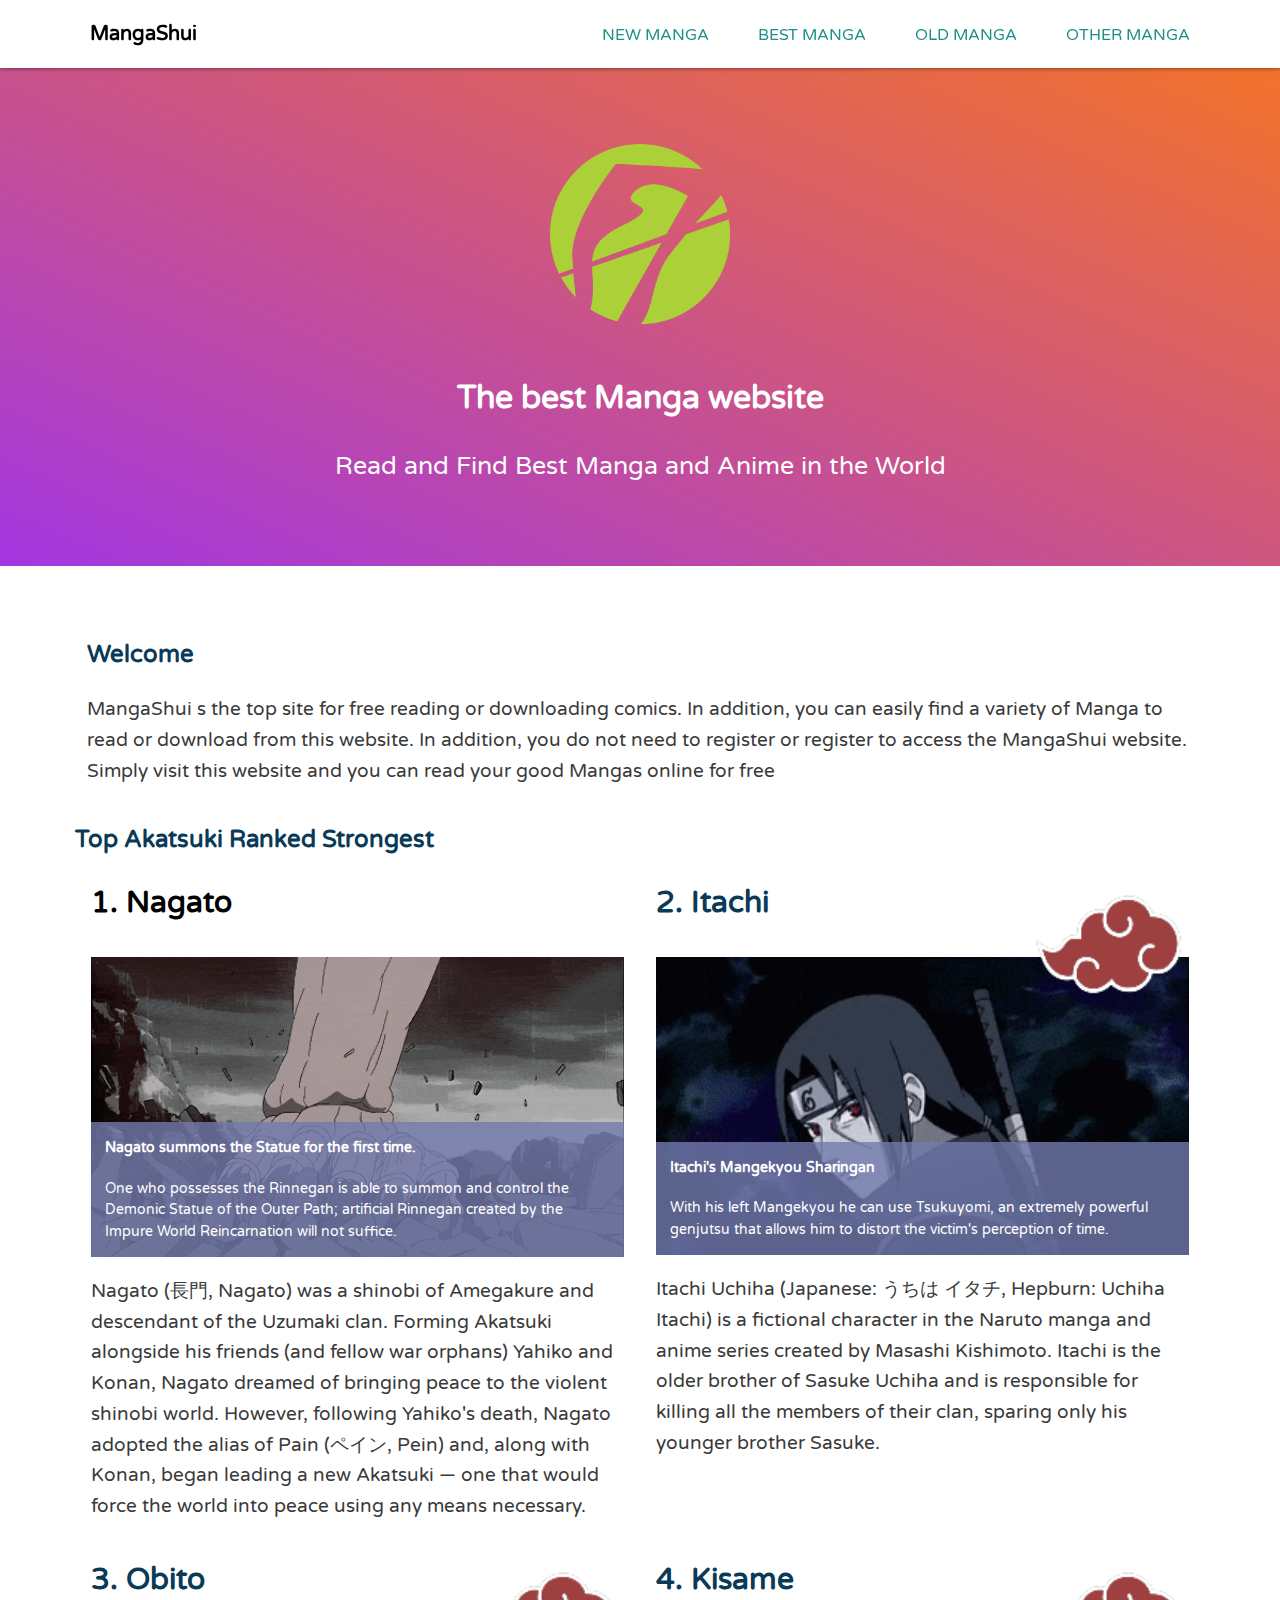
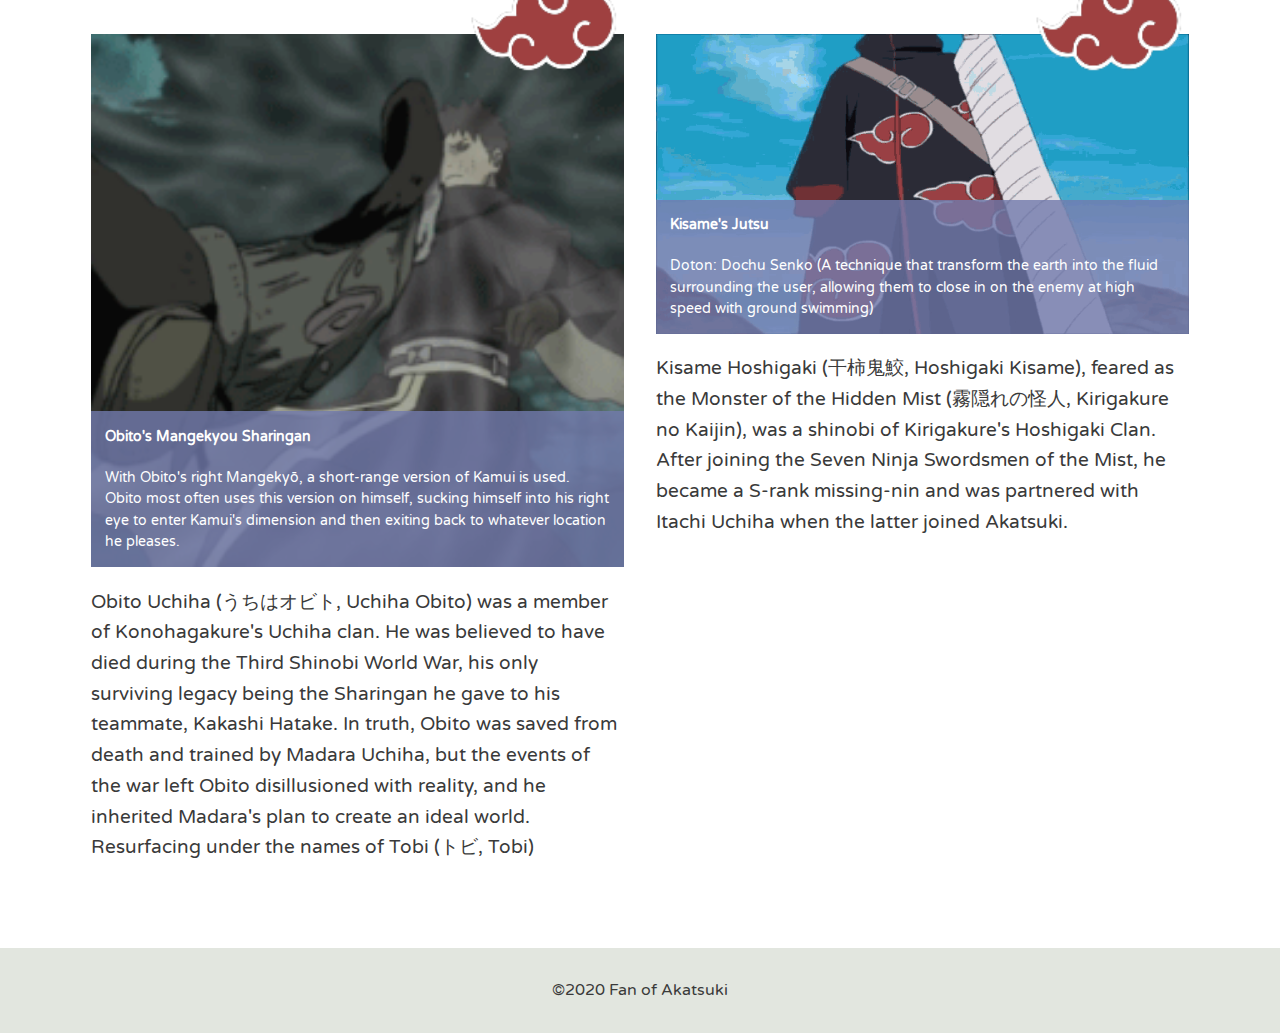
==== index.html @ 8c6c8fba "initial commit" ====
<!DOCTYPE html>
<html>
    <head>
        <meta name="viewport" content="width=device-width, initial-scale=1">
        <link rel = "stylesheet" href ="CSS/normalize.css">
        <link rel= "stylesheet" href= "CSS/sytle.css">
        <link href="https://fonts.googleapis.com/css?family=Varela+Round" rel="stylesheet">
         
    </head>
    <body>
        <header class = "header-top ">
            <div class="container clearfix">
                <h1 class ="logo-name"><a href = "#" class = "name-logo" title = "Mangashui">MangaShui</a></h1>
                <ul class = "main-nav"> 
                    <li><a href ="#" title = "new-manga">New Manga</a></li>
                    <li><a href ="#" title = "best-manga">Best Manga</a></li>
                    <li><a href ="#" title = "old-manga">Old Manga</a></li>
                    <li><a href ="#" title = "other-manga">Other Manga</a></li>

                </ul>
            </div>
        </header>
        <div class = "brandlogo clearfix">
            <img class ="logo" src="img&gilf/logo2.png" alt="logo2" >

            <h1  class = "logo-express">
                The best Manga website
            </h1>
            <span class = "tag-line"> 
                Read and Find Best Manga and Anime in the World
            </span>

        </div>
        <div class = "container clearfix">
            <div class = "introduction">
                <h2>
                    Welcome
                </h2>
                <p> MangaShui s the top site for free reading or downloading comics. In addition, you can easily find a variety of Manga to read or download from this website. In addition, you do not need to register or register to access the MangaShui website. Simply visit this website and you can read your good Mangas online for free</p>
            </div>
            <h2 class="pri">
                Top Akatsuki Ranked Strongest 
            </h2>
            <div class="flexss"> 
            <div class = "primary lod">
                <!-- <h2 class="pri">
                    Top Akatsuki Ranked Weakest to Strongest
                </h2> -->
                <h3><a href="charReview.html">1. Nagato</a></h3>
                <figure>
                    
                    <img class = "nagato-img" src="img&gilf/gedo mazo.gif" alt = "Uzumaki-nagato">
                    <figcaption>
                        <h4>Nagato summons the Statue for the first time. </h4>
                        One who possesses the Rinnegan is able to summon and control the Demonic Statue of the Outer Path; artificial Rinnegan created by the Impure World Reincarnation will not suffice.
                    </figcaption> 
                </figure>
                <p>
                    Nagato (長門, Nagato) was a shinobi of Amegakure and descendant of the Uzumaki clan. Forming Akatsuki alongside his friends (and fellow war orphans) Yahiko and Konan, Nagato dreamed of bringing peace to the violent shinobi world. However, following Yahiko's death, Nagato adopted the alias of Pain (ペイン, Pein) and, along with Konan, began leading a new Akatsuki — one that would force the world into peace using any means necessary.
                </p>
            </div>
         
            <div class = "third lod">
                <!-- <h2 class="pri">
                    Top Akatsuki Ranked Weakest to Strongest
                </h2> -->
                <h3>2. Itachi</h3>
                <figure>
                    
                    <img class = "icon-akatsukis" src="img&gilf/akatsuki-icon.png" alt = "icon-akatsukis">
                    <img class = "nagato-img" src="img&gilf/itachisharingan.gif" alt = "itachi-sharingan">
                    <figcaption>
                        <h4>Itachi's Mangekyou Sharingan </h4>
                        With his left Mangekyou he can use Tsukuyomi, an extremely powerful genjutsu that allows him to distort the victim's perception of time.
 
                    </figcaption> 
                </figure>
                <p>
                    Itachi Uchiha (Japanese: うちは イタチ, Hepburn: Uchiha Itachi) is a fictional character in the Naruto manga and anime series created by Masashi Kishimoto. Itachi is the older brother of Sasuke Uchiha and is responsible for killing all the members of their clan, sparing only his younger brother Sasuke.                </p>
            </div>

            <div class = "fourth lod">
                <!-- <h2 class="pri">
                    Top Akatsuki Ranked Weakest to Strongest
                </h2> -->
                <h3>3. Obito
                </h3>
                <figure>
                    
                    <img class = "icon-akatsukis" src="img&gilf/akatsuki-icon.png" alt = "icon-akatsukis">
                    <img class = "nagato-img" src="img&gilf/obitogilf.gif" alt = "itachi-sharingan">
                    <figcaption>
                        <h4>Obito's Mangekyou Sharingan </h4>
                        With Obito's right Mangekyō, a short-range version of Kamui is used. Obito most often uses this version on himself, sucking himself into his right eye to enter Kamui's dimension and then exiting back to whatever location he pleases.
 
                    </figcaption> 
                </figure>
                <p>
                    Obito Uchiha (うちはオビト, Uchiha Obito) was a member of Konohagakure's Uchiha clan. He was believed to have died during the Third Shinobi World War, his only surviving legacy being the Sharingan he gave to his teammate, Kakashi Hatake. In truth, Obito was saved from death and trained by Madara Uchiha, but the events of the war left Obito disillusioned with reality, and he inherited Madara's plan to create an ideal world. Resurfacing under the names of Tobi (トビ, Tobi)                </p>
            </div>

            <div class = "fourth lod">
                <!-- <h2 class="pri">
                    Top Akatsuki Ranked Weakest to Strongest
                </h2> -->
                <h3>4. Kisame
                </h3>
                <figure>
                    
                    <img class = "icon-akatsukis" src="img&gilf/akatsuki-icon.png" alt = "icon-akatsukis">
                    <img class = "kisame-img" src="img&gilf/kisamegif.gif" alt = "itachi-sharingan">
                    <figcaption>
                        <h4>Kisame's Jutsu </h4>
                        Doton: Dochu Senko (A technique that transform the earth into the fluid surrounding the user, allowing them to close in on the enemy at high speed with ground swimming)
 
                    </figcaption> 
                </figure>
                <p>
                    Kisame Hoshigaki (干柿鬼鮫, Hoshigaki Kisame), feared as the Monster of the Hidden Mist (霧隠れの怪人, Kirigakure no Kaijin), was a shinobi of Kirigakure's Hoshigaki Clan. After joining the Seven Ninja Swordsmen of the Mist, he became a S-rank missing-nin and was partnered with Itachi Uchiha when the latter joined Akatsuki.            </div>
          
        </div>
    </div>

        <footer class = "main-footer">
            <span> &copy;2020 Fan of Akatsuki </span>
        </footer>
    </body>
</html>
---- CSS/sytle.css ----
* {
    box-sizing: border-box;
}
body {
    font-family: 'Varela Round', sans-serif;
	line-height: 1.6;
    color: #3a3a3a;
}
 
p {
	font-size: 1.2em;
	margin-bottom: 1.8em;
}
.introduction {
    padding: 0 12px;
}
h2,
h3,
a {
	color: #093a58;
}
h3 {
    font-size: 30px;
}
h2,
h3,
h4 {
	margin-top: 0;
}
.header-top {
    padding-top: .5em;
    padding-bottom: .5em;
    
}  
 .logo-name, .main-footer{
     text-align: center;
 }
.logo-name {
    font-size: 1.25em;
    margin: 0;
}
ol, ul {
    margin: 0px;
    padding: 0px;
    list-style: none;
}
.main-nav {
    margin-top: 5px;
}
 
.logo-name a, .main-nav a {
    display: block;
    text-align: center;
    padding: 10px 15px;
}

.main-nav a {
    font-size: 1em;
    color: rgb(29, 144, 135);
    text-transform: uppercase;
}

.main-footer {
    margin-top: 50px;
    background: #2412;
    padding: 30px 0;
}

 
 
 
li {
    list-style: none;
}
a {
    text-decoration: none;
    background-color: transparent;
    color: black;
}
 
.name-logo a:visited {
    color: #3a3a3a;
}
.logo {
    width: 180px;
    transition: transform .3s;
 
}
 
.logo:hover{
    transform: scale(1.1);
     
}
 
.tag-line{
    font-size: 25px;
}
.logo-express {
    margin-top: 4px;
}
.brandlogo {
    color: white;
    background: linear-gradient(to top right, rgb(163,54,226) , rgb(248, 118, 31));
    /* background-color: rgb(163, 54, 226); */
    text-align: center;
    padding: 9em 0 5em 0;
    margin-bottom: 70px;
    margin-top: 0;
    width: 100%;
}
 
.main-nav a  {
    transition: box-shadow .3s;
     
}
.main-nav a:hover  {
    
    box-shadow: 0 0 11px rgba(33,33,33,.2); 
}
.lod {
    padding-left: 1em;
    padding-right: 1em;
}

 figure {
    position: relative;
    margin: 0;
    line-height: 0;
}
 img {
        width: 100%;
}
.icon-akatsukis{
    width: 149px;
    position: absolute;
    top: -63px;
    left: 379px;
}
 figcaption {
    font-size: .9em;
    line-height: 1.5;
    color: #fff;
    padding: 1em;
    background: rgba(114, 122, 172, 0.8);
    position: absolute;
    bottom: 0;
    width: 100%;
}


@media (min-width: 1025px) {
	
	.container {
		width: 80%;
        max-width: 1150px;
        
    }
}
 @media (max-width: 769px) {
    .brandlogo  {
      padding: 29px;   
    }
 }
@media (min-width: 769px) {
    .header-top {
    position: fixed;
    background: #fff;
    box-shadow: 0 1px 4px rgba(0,0,0,.4);
    width: 100%;
    top: 0;
    z-index: 1000
    } 
    .container {
        width: 100%;
        margin: 0px auto;
       
        padding: 0 10px;
    }
    .logo-name {
        float: left;
       
    }
    .main-nav  {
        float: right;
       
    }
    .main-nav li {
    display: inline-block;
    margin-left: 15px;
    }
 
     /* .lod {
         float: left;
     }
    .primary, .secondary, .third,.fourth,.fifth {
    width: 50%;
    }    */
    .primary, .secondary, .third,.fourth,.fifth {
        width: 50%;
    }  
   .flexss {
    display: flex;
    flex-wrap: wrap;
    }
}

.clearfix::after {
    content: " ";
    display: table;
    clear: both;
}
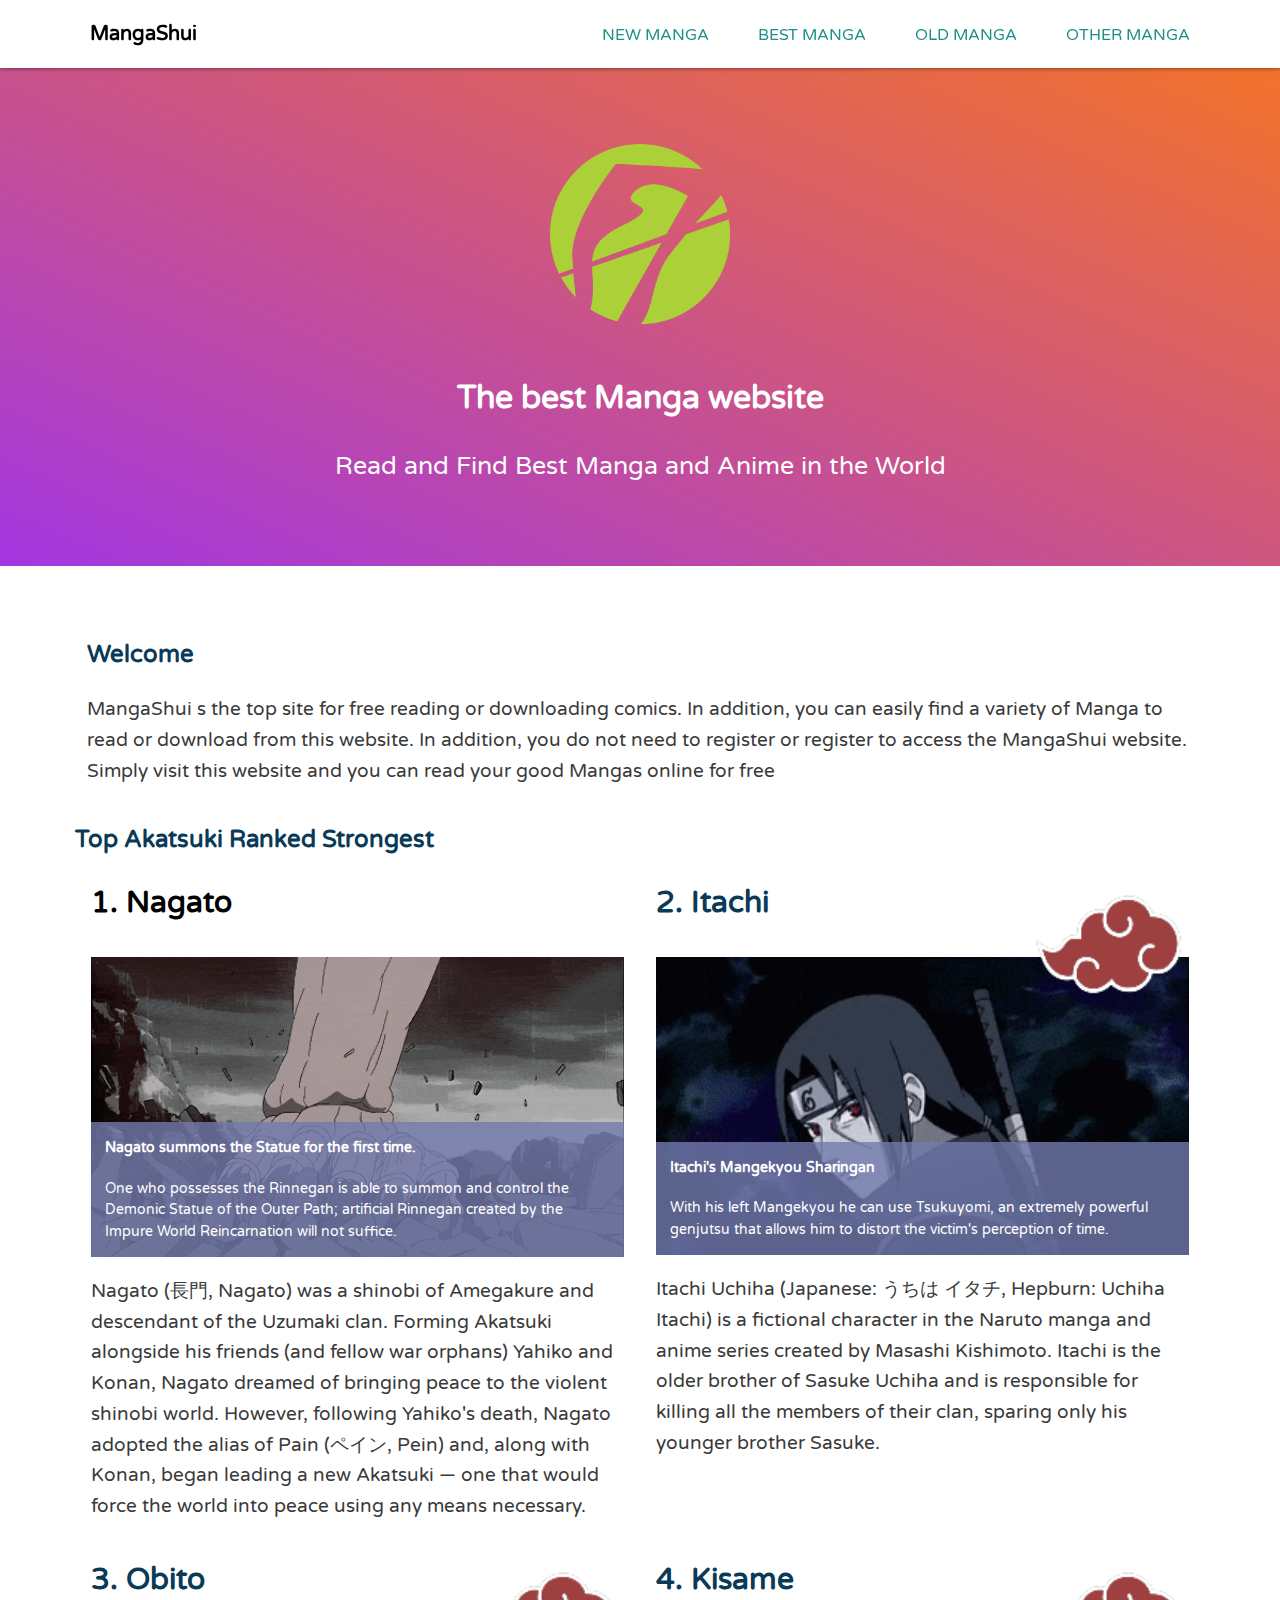
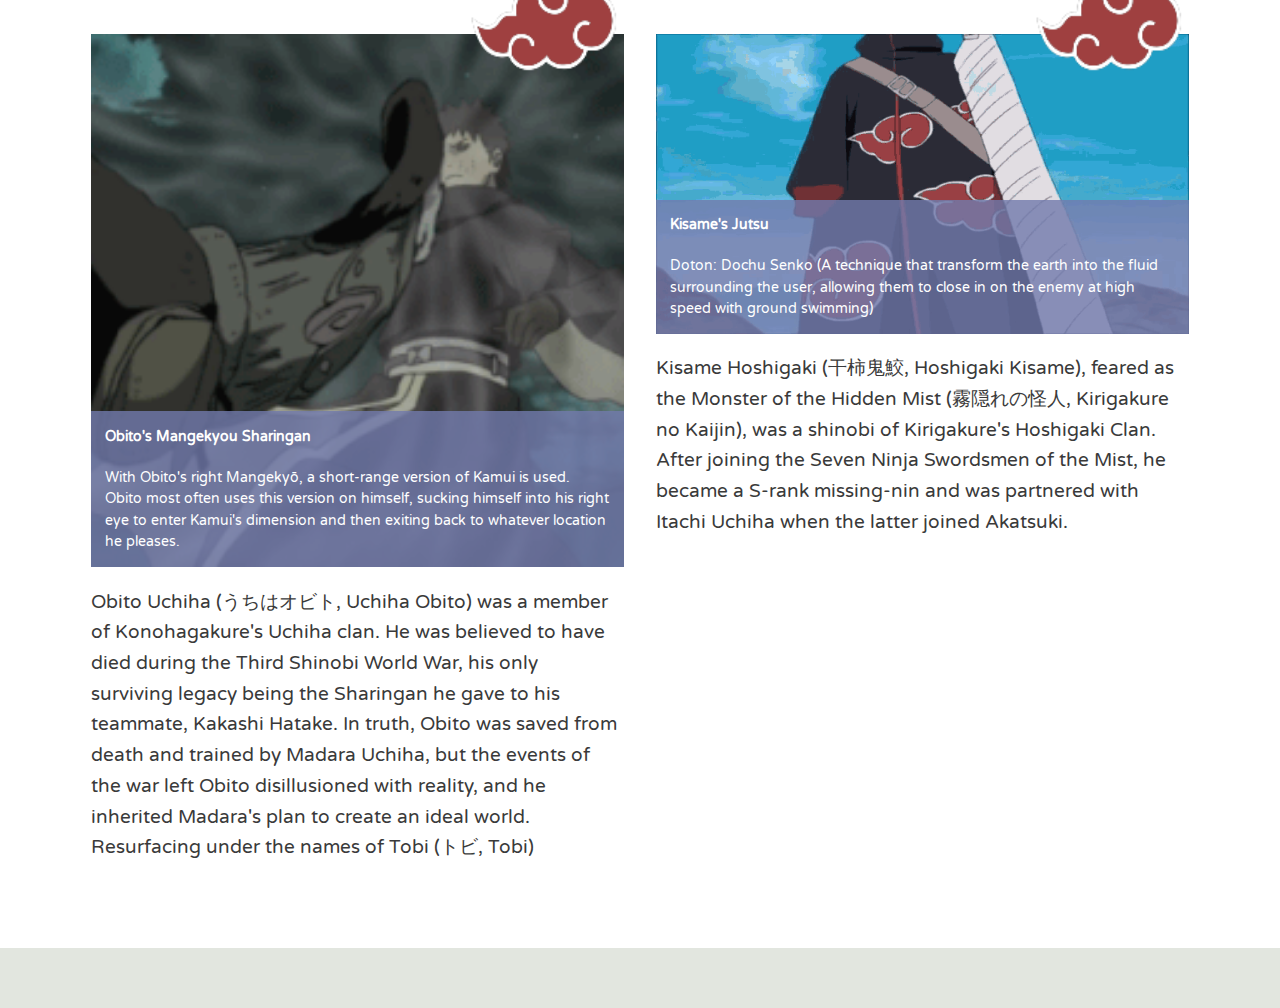
==== commit 595572e5: "Update index.html" ====
--- a/index.html
+++ b/index.html
@@ -122,7 +122,7 @@
     </div>
 
         <footer class = "main-footer">
-            <span> &copy;2020 Fan of Akatsuki </span>
+<!--             <span> &copy;2020 Fan of Akatsuki </span> -->
         </footer>
     </body>
-</html>+</html>
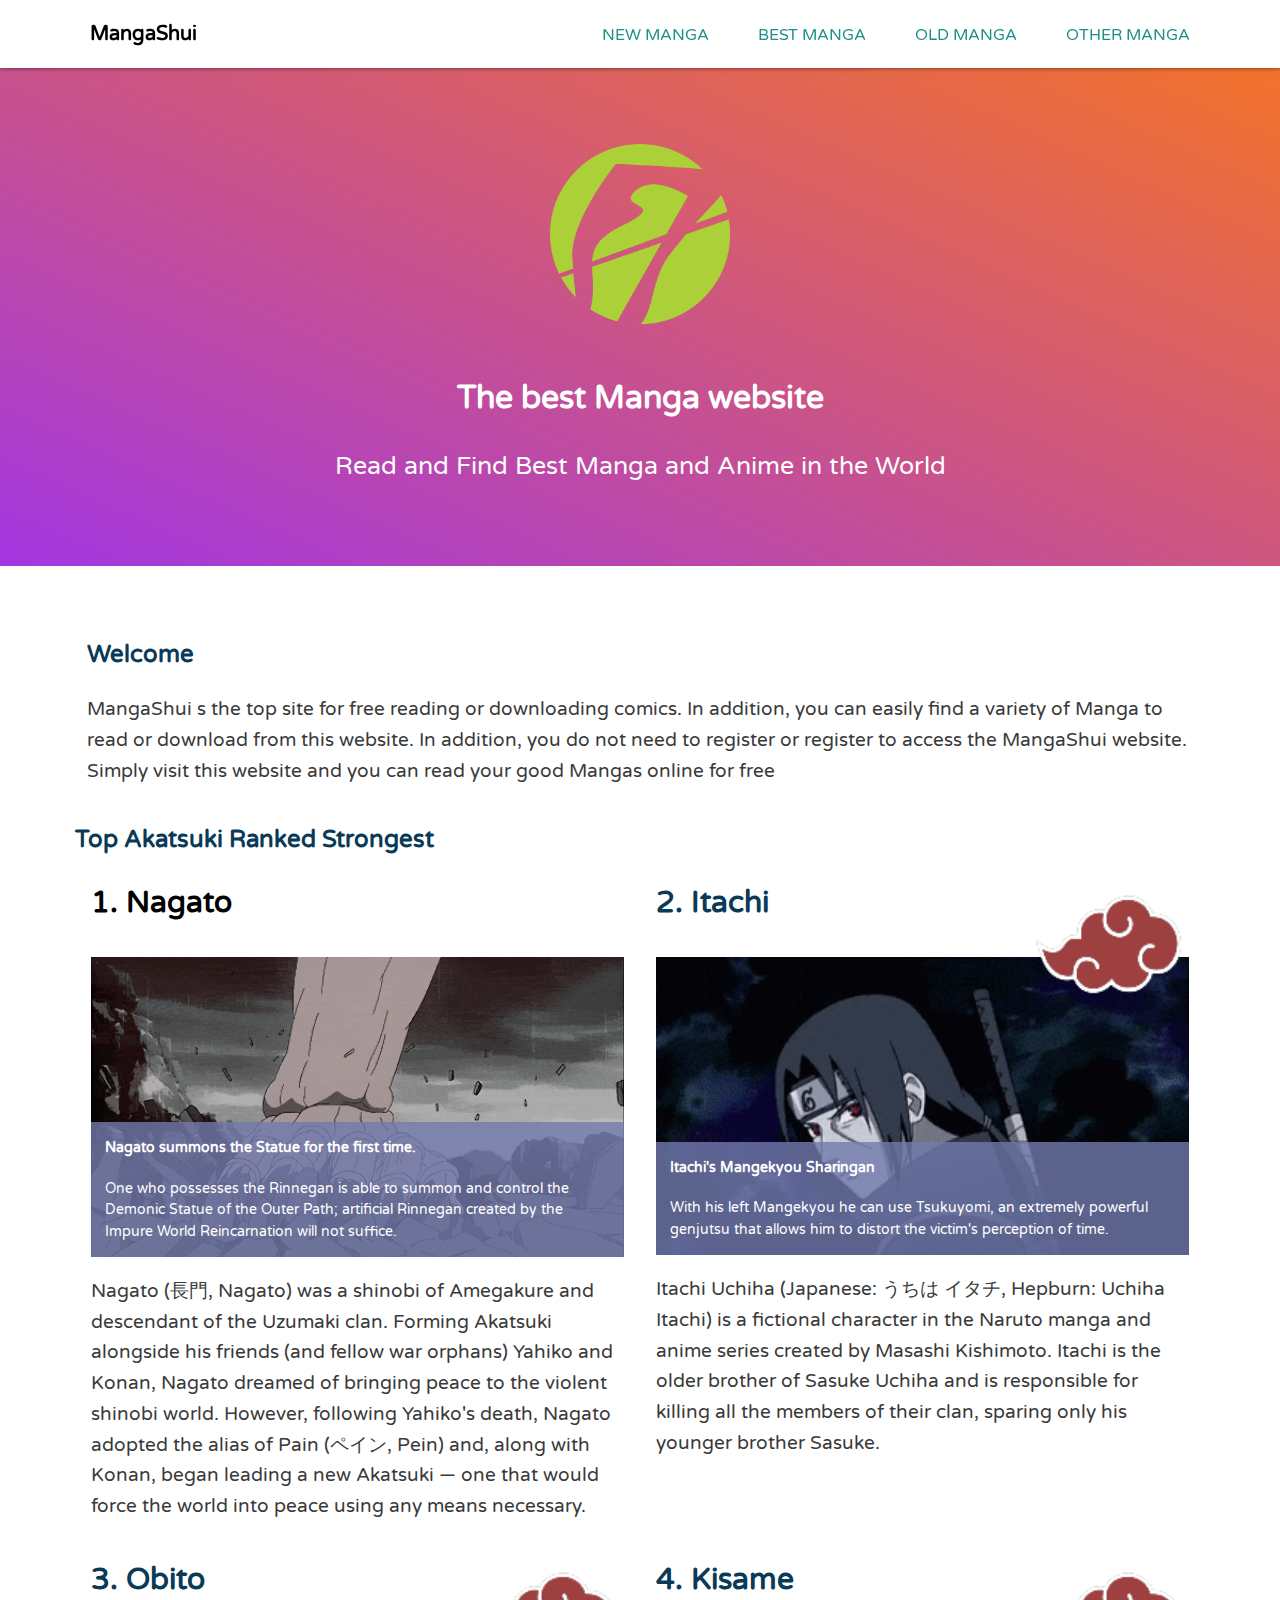
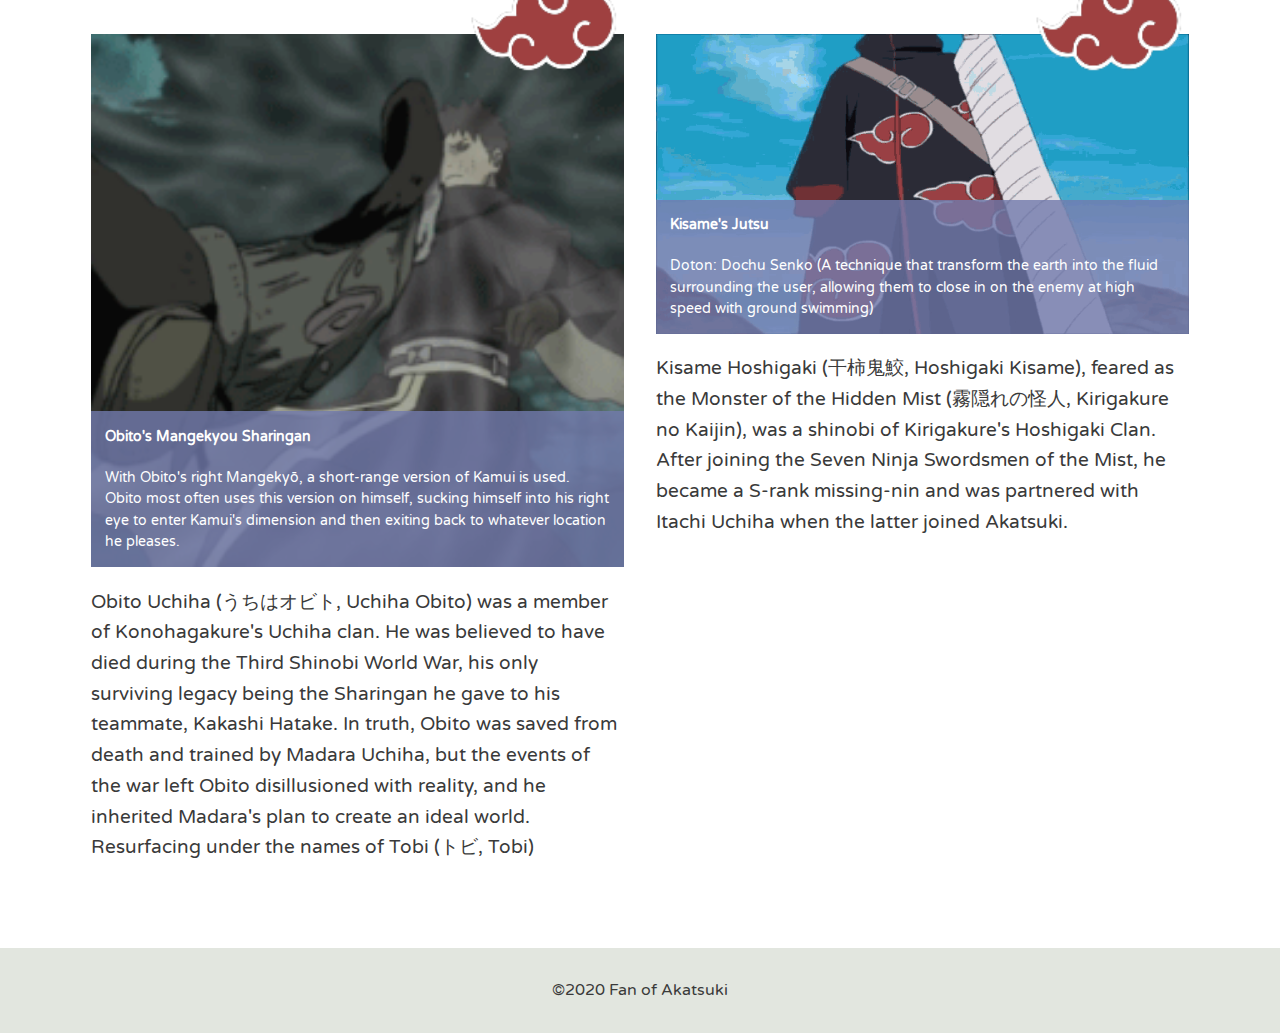
==== commit 7541838d: "Update index.html" ====
--- a/index.html
+++ b/index.html
@@ -122,7 +122,7 @@
     </div>
 
         <footer class = "main-footer">
-<!--             <span> &copy;2020 Fan of Akatsuki </span> -->
+            <span> &copy;2020 Fan of Akatsuki </span>
         </footer>
     </body>
 </html>
